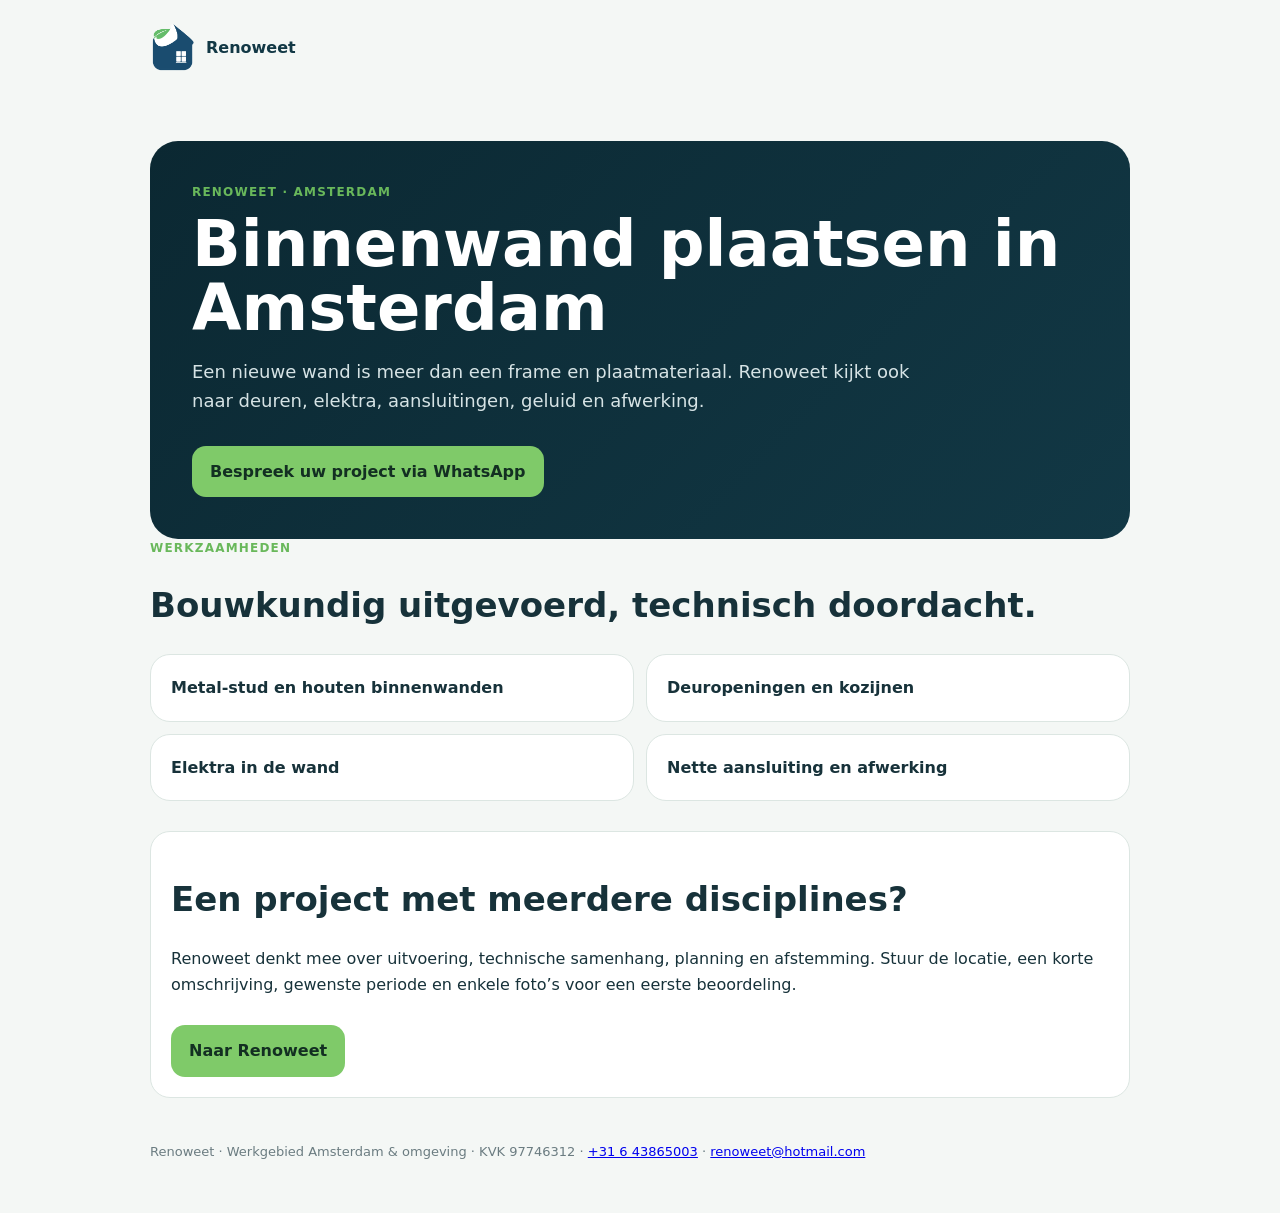
==== binnenwand-plaatsen-amsterdam/index.html @ 3795cb71 "Add Amsterdam SEO landing pages" ====
<!doctype html><html lang="nl"><head><meta charset="utf-8"><meta name="viewport" content="width=device-width,initial-scale=1"><title>Binnenwand plaatsen Amsterdam | Renoweet</title><meta name="description" content="Binnenwanden in Amsterdam: maatvoering, constructie, elektra en nette afwerking in samenhang."><meta name="robots" content="index,follow,max-image-preview:large"><link rel="canonical" href="https://www.renoweet.nl/binnenwand-plaatsen-amsterdam/"><link rel="icon" type="image/png" href="../renoweet-logo.png"><meta property="og:type" content="website"><meta property="og:title" content="Binnenwand plaatsen Amsterdam | Renoweet"><meta property="og:description" content="Binnenwanden in Amsterdam: maatvoering, constructie, elektra en nette afwerking in samenhang."><meta property="og:url" content="https://www.renoweet.nl/binnenwand-plaatsen-amsterdam/"><meta property="og:image" content="https://www.renoweet.nl/renoweet-logo.png"><style>body{margin:0;font-family:Inter,system-ui,-apple-system,Segoe UI,Roboto,Arial,sans-serif;color:#17323a;background:#f4f7f5;line-height:1.6}header,main,footer{max-width:980px;margin:auto;padding:22px}.brand{display:flex;align-items:center;gap:10px;text-decoration:none;font-weight:900;color:#123845}.brand img{width:46px}.hero{background:linear-gradient(135deg,#0b2832,#123845);color:white;border-radius:28px;padding:42px;margin-top:24px}.hero h1{font-size:clamp(38px,7vw,64px);line-height:1;margin:10px 0}.hero p{max-width:720px;color:#d6e3e5;font-size:18px}.btn{display:inline-block;background:#7fca69;color:#132f22;text-decoration:none;padding:13px 18px;border-radius:14px;font-weight:900;margin-top:12px}.grid{display:grid;gap:12px;margin:30px 0}.card{background:white;border:1px solid #dce6e2;border-radius:20px;padding:20px}.eyebrow{font-size:12px;font-weight:900;letter-spacing:.1em;text-transform:uppercase;color:#69b85b}h2{font-size:34px;line-height:1.1}footer{color:#6b7c81;font-size:13px;padding-bottom:50px}@media(min-width:760px){.grid{grid-template-columns:repeat(2,1fr)}}</style><script type="application/ld+json">{"@context":"https://schema.org","@type":"Service","name":"Binnenwand plaatsen in Amsterdam","provider":{"@id":"https://www.renoweet.nl/#business"},"areaServed":{"@type":"City","name":"Amsterdam"},"url":"https://www.renoweet.nl/binnenwand-plaatsen-amsterdam/","description":"Binnenwanden in Amsterdam: maatvoering, constructie, elektra en nette afwerking in samenhang."}</script></head><body><header><a class="brand" href="../"><img src="../renoweet-logo.png" alt="Renoweet logo">Renoweet</a></header><main><section class="hero"><div class="eyebrow">Renoweet · Amsterdam</div><h1>Binnenwand plaatsen in Amsterdam</h1><p>Een nieuwe wand is meer dan een frame en plaatmateriaal. Renoweet kijkt ook naar deuren, elektra, aansluitingen, geluid en afwerking.</p><a class="btn" href="https://wa.me/31643865003?text=Hallo%20Renoweet%2C%20ik%20wil%20graag%20een%20project%20bespreken.%20Locatie%3A%20%5Bplaats%5D%20Werkzaamheden%3A%20%5Bkort%20beschrijven%5D%20Gewenste%20periode%3A%20%5Bperiode%5D">Bespreek uw project via WhatsApp</a></section><section><div class="eyebrow">Werkzaamheden</div><h2>Bouwkundig uitgevoerd, technisch doordacht.</h2><div class="grid"><div class="card"><strong>Metal-stud en houten binnenwanden</strong></div><div class="card"><strong>Deuropeningen en kozijnen</strong></div><div class="card"><strong>Elektra in de wand</strong></div><div class="card"><strong>Nette aansluiting en afwerking</strong></div></div><div class="card"><h2>Een project met meerdere disciplines?</h2><p>Renoweet denkt mee over uitvoering, technische samenhang, planning en afstemming. Stuur de locatie, een korte omschrijving, gewenste periode en enkele foto’s voor een eerste beoordeling.</p><a class="btn" href="../#contact">Naar Renoweet</a></div></section></main><footer>Renoweet · Werkgebied Amsterdam & omgeving · KVK 97746312 · <a href="tel:+31643865003">+31 6 43865003</a> · <a href="mailto:renoweet@hotmail.com">renoweet@hotmail.com</a></footer></body></html>
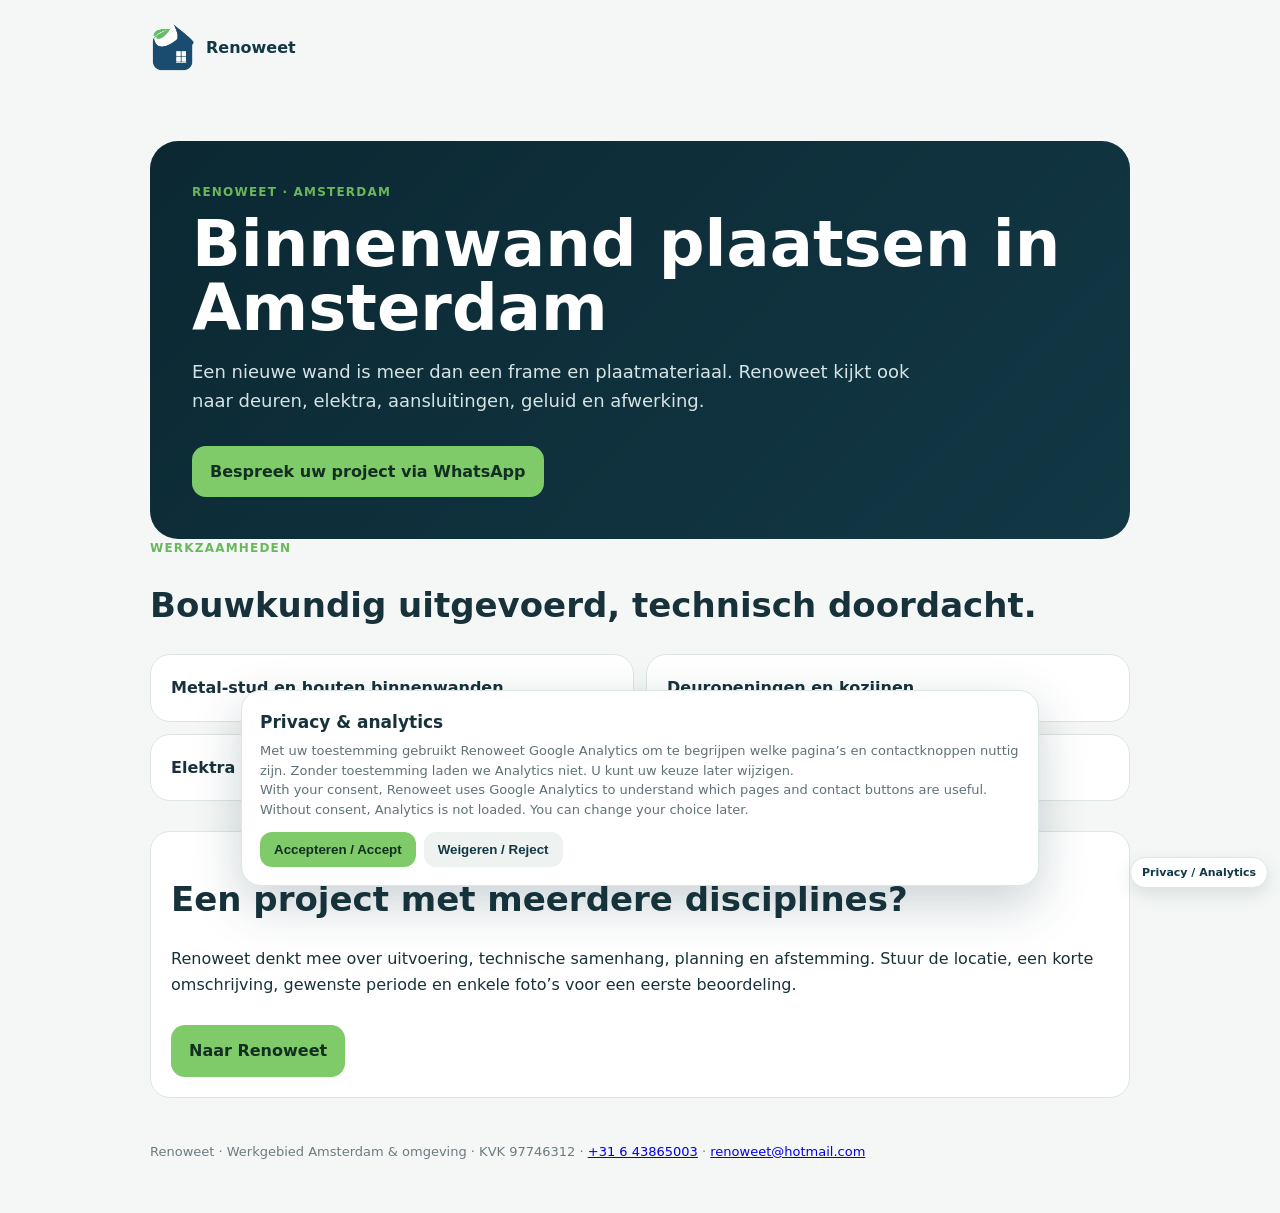
==== commit ccc37136: "analytics added" ====
--- a/binnenwand-plaatsen-amsterdam/index.html
+++ b/binnenwand-plaatsen-amsterdam/index.html
@@ -1 +1,35 @@
-<!doctype html><html lang="nl"><head><meta charset="utf-8"><meta name="viewport" content="width=device-width,initial-scale=1"><title>Binnenwand plaatsen Amsterdam | Renoweet</title><meta name="description" content="Binnenwanden in Amsterdam: maatvoering, constructie, elektra en nette afwerking in samenhang."><meta name="robots" content="index,follow,max-image-preview:large"><link rel="canonical" href="https://www.renoweet.nl/binnenwand-plaatsen-amsterdam/"><link rel="icon" type="image/png" href="../renoweet-logo.png"><meta property="og:type" content="website"><meta property="og:title" content="Binnenwand plaatsen Amsterdam | Renoweet"><meta property="og:description" content="Binnenwanden in Amsterdam: maatvoering, constructie, elektra en nette afwerking in samenhang."><meta property="og:url" content="https://www.renoweet.nl/binnenwand-plaatsen-amsterdam/"><meta property="og:image" content="https://www.renoweet.nl/renoweet-logo.png"><style>body{margin:0;font-family:Inter,system-ui,-apple-system,Segoe UI,Roboto,Arial,sans-serif;color:#17323a;background:#f4f7f5;line-height:1.6}header,main,footer{max-width:980px;margin:auto;padding:22px}.brand{display:flex;align-items:center;gap:10px;text-decoration:none;font-weight:900;color:#123845}.brand img{width:46px}.hero{background:linear-gradient(135deg,#0b2832,#123845);color:white;border-radius:28px;padding:42px;margin-top:24px}.hero h1{font-size:clamp(38px,7vw,64px);line-height:1;margin:10px 0}.hero p{max-width:720px;color:#d6e3e5;font-size:18px}.btn{display:inline-block;background:#7fca69;color:#132f22;text-decoration:none;padding:13px 18px;border-radius:14px;font-weight:900;margin-top:12px}.grid{display:grid;gap:12px;margin:30px 0}.card{background:white;border:1px solid #dce6e2;border-radius:20px;padding:20px}.eyebrow{font-size:12px;font-weight:900;letter-spacing:.1em;text-transform:uppercase;color:#69b85b}h2{font-size:34px;line-height:1.1}footer{color:#6b7c81;font-size:13px;padding-bottom:50px}@media(min-width:760px){.grid{grid-template-columns:repeat(2,1fr)}}</style><script type="application/ld+json">{"@context":"https://schema.org","@type":"Service","name":"Binnenwand plaatsen in Amsterdam","provider":{"@id":"https://www.renoweet.nl/#business"},"areaServed":{"@type":"City","name":"Amsterdam"},"url":"https://www.renoweet.nl/binnenwand-plaatsen-amsterdam/","description":"Binnenwanden in Amsterdam: maatvoering, constructie, elektra en nette afwerking in samenhang."}</script></head><body><header><a class="brand" href="../"><img src="../renoweet-logo.png" alt="Renoweet logo">Renoweet</a></header><main><section class="hero"><div class="eyebrow">Renoweet · Amsterdam</div><h1>Binnenwand plaatsen in Amsterdam</h1><p>Een nieuwe wand is meer dan een frame en plaatmateriaal. Renoweet kijkt ook naar deuren, elektra, aansluitingen, geluid en afwerking.</p><a class="btn" href="https://wa.me/31643865003?text=Hallo%20Renoweet%2C%20ik%20wil%20graag%20een%20project%20bespreken.%20Locatie%3A%20%5Bplaats%5D%20Werkzaamheden%3A%20%5Bkort%20beschrijven%5D%20Gewenste%20periode%3A%20%5Bperiode%5D">Bespreek uw project via WhatsApp</a></section><section><div class="eyebrow">Werkzaamheden</div><h2>Bouwkundig uitgevoerd, technisch doordacht.</h2><div class="grid"><div class="card"><strong>Metal-stud en houten binnenwanden</strong></div><div class="card"><strong>Deuropeningen en kozijnen</strong></div><div class="card"><strong>Elektra in de wand</strong></div><div class="card"><strong>Nette aansluiting en afwerking</strong></div></div><div class="card"><h2>Een project met meerdere disciplines?</h2><p>Renoweet denkt mee over uitvoering, technische samenhang, planning en afstemming. Stuur de locatie, een korte omschrijving, gewenste periode en enkele foto’s voor een eerste beoordeling.</p><a class="btn" href="../#contact">Naar Renoweet</a></div></section></main><footer>Renoweet · Werkgebied Amsterdam & omgeving · KVK 97746312 · <a href="tel:+31643865003">+31 6 43865003</a> · <a href="mailto:renoweet@hotmail.com">renoweet@hotmail.com</a></footer></body></html>+<!doctype html><html lang="nl"><head><meta charset="utf-8"><meta name="viewport" content="width=device-width,initial-scale=1"><title>Binnenwand plaatsen Amsterdam | Renoweet</title><meta name="description" content="Binnenwanden in Amsterdam: maatvoering, constructie, elektra en nette afwerking in samenhang."><meta name="robots" content="index,follow,max-image-preview:large"><link rel="canonical" href="https://www.renoweet.nl/binnenwand-plaatsen-amsterdam/"><link rel="icon" type="image/png" href="../renoweet-logo.png"><meta property="og:type" content="website"><meta property="og:title" content="Binnenwand plaatsen Amsterdam | Renoweet"><meta property="og:description" content="Binnenwanden in Amsterdam: maatvoering, constructie, elektra en nette afwerking in samenhang."><meta property="og:url" content="https://www.renoweet.nl/binnenwand-plaatsen-amsterdam/"><meta property="og:image" content="https://www.renoweet.nl/renoweet-logo.png"><style>body{margin:0;font-family:Inter,system-ui,-apple-system,Segoe UI,Roboto,Arial,sans-serif;color:#17323a;background:#f4f7f5;line-height:1.6}header,main,footer{max-width:980px;margin:auto;padding:22px}.brand{display:flex;align-items:center;gap:10px;text-decoration:none;font-weight:900;color:#123845}.brand img{width:46px}.hero{background:linear-gradient(135deg,#0b2832,#123845);color:white;border-radius:28px;padding:42px;margin-top:24px}.hero h1{font-size:clamp(38px,7vw,64px);line-height:1;margin:10px 0}.hero p{max-width:720px;color:#d6e3e5;font-size:18px}.btn{display:inline-block;background:#7fca69;color:#132f22;text-decoration:none;padding:13px 18px;border-radius:14px;font-weight:900;margin-top:12px}.grid{display:grid;gap:12px;margin:30px 0}.card{background:white;border:1px solid #dce6e2;border-radius:20px;padding:20px}.eyebrow{font-size:12px;font-weight:900;letter-spacing:.1em;text-transform:uppercase;color:#69b85b}h2{font-size:34px;line-height:1.1}footer{color:#6b7c81;font-size:13px;padding-bottom:50px}@media(min-width:760px){.grid{grid-template-columns:repeat(2,1fr)}}</style><script type="application/ld+json">{"@context":"https://schema.org","@type":"Service","name":"Binnenwand plaatsen in Amsterdam","provider":{"@id":"https://www.renoweet.nl/#business"},"areaServed":{"@type":"City","name":"Amsterdam"},"url":"https://www.renoweet.nl/binnenwand-plaatsen-amsterdam/","description":"Binnenwanden in Amsterdam: maatvoering, constructie, elektra en nette afwerking in samenhang."}</script><style id="renoweet-consent-style">
+.rw-consent{position:fixed;z-index:9999;left:14px;right:14px;bottom:14px;max-width:760px;margin:auto;background:#fff;border:1px solid #dce6e2;border-radius:20px;box-shadow:0 18px 50px rgba(18,56,69,.22);padding:18px;color:#17323a;font-family:Inter,system-ui,-apple-system,"Segoe UI",Roboto,Arial,sans-serif}.rw-consent[hidden]{display:none}.rw-consent b{display:block;font-size:17px;margin-bottom:5px}.rw-consent p{margin:0 0 13px;color:#5f7278;font-size:13px;line-height:1.5}.rw-consent-actions{display:flex;flex-wrap:wrap;gap:8px}.rw-consent button{border:0;border-radius:12px;padding:10px 14px;font-weight:850;cursor:pointer}.rw-consent .accept{background:#7fca69;color:#132f22}.rw-consent .reject{background:#eef3f1;color:#123845}.rw-privacy-settings{position:fixed;z-index:9998;right:12px;bottom:12px;border:1px solid #dce6e2;background:#fff;color:#123845;border-radius:999px;padding:8px 11px;font:800 11px/1.2 Inter,system-ui,sans-serif;box-shadow:0 6px 18px rgba(18,56,69,.12);cursor:pointer}@media(max-width:799px){.rw-privacy-settings{bottom:78px}.rw-consent{bottom:82px}}
+</style></head><body><header><a class="brand" href="../"><img src="../renoweet-logo.png" alt="Renoweet logo">Renoweet</a></header><main><section class="hero"><div class="eyebrow">Renoweet · Amsterdam</div><h1>Binnenwand plaatsen in Amsterdam</h1><p>Een nieuwe wand is meer dan een frame en plaatmateriaal. Renoweet kijkt ook naar deuren, elektra, aansluitingen, geluid en afwerking.</p><a class="btn" href="https://wa.me/31643865003?text=Hallo%20Renoweet%2C%20ik%20wil%20graag%20een%20project%20bespreken.%20Locatie%3A%20%5Bplaats%5D%20Werkzaamheden%3A%20%5Bkort%20beschrijven%5D%20Gewenste%20periode%3A%20%5Bperiode%5D">Bespreek uw project via WhatsApp</a></section><section><div class="eyebrow">Werkzaamheden</div><h2>Bouwkundig uitgevoerd, technisch doordacht.</h2><div class="grid"><div class="card"><strong>Metal-stud en houten binnenwanden</strong></div><div class="card"><strong>Deuropeningen en kozijnen</strong></div><div class="card"><strong>Elektra in de wand</strong></div><div class="card"><strong>Nette aansluiting en afwerking</strong></div></div><div class="card"><h2>Een project met meerdere disciplines?</h2><p>Renoweet denkt mee over uitvoering, technische samenhang, planning en afstemming. Stuur de locatie, een korte omschrijving, gewenste periode en enkele foto’s voor een eerste beoordeling.</p><a class="btn" href="../#contact">Naar Renoweet</a></div></section></main><footer>Renoweet · Werkgebied Amsterdam & omgeving · KVK 97746312 · <a href="tel:+31643865003">+31 6 43865003</a> · <a href="mailto:renoweet@hotmail.com">renoweet@hotmail.com</a></footer><div class="rw-consent" id="rwConsent" hidden role="dialog" aria-modal="true" aria-labelledby="rwConsentTitle"><b id="rwConsentTitle">Privacy & analytics</b><p><span lang="nl">Met uw toestemming gebruikt Renoweet Google Analytics om te begrijpen welke pagina’s en contactknoppen nuttig zijn. Zonder toestemming laden we Analytics niet. U kunt uw keuze later wijzigen.</span><br><span lang="en">With your consent, Renoweet uses Google Analytics to understand which pages and contact buttons are useful. Without consent, Analytics is not loaded. You can change your choice later.</span></p><div class="rw-consent-actions"><button class="accept" type="button" id="rwConsentAccept">Accepteren / Accept</button><button class="reject" type="button" id="rwConsentReject">Weigeren / Reject</button></div></div><button class="rw-privacy-settings" id="rwPrivacySettings" type="button">Privacy / Analytics</button><script id="renoweet-analytics">
+(function(){
+  const GA_ID='G-KN41KJHH2T', KEY='renoweet_analytics_consent_v1';
+  let analyticsLoaded=false;
+  function loadAnalytics(){
+    if(analyticsLoaded) return; analyticsLoaded=true;
+    window.dataLayer=window.dataLayer||[];
+    window.gtag=window.gtag||function(){dataLayer.push(arguments)};
+    gtag('js',new Date()); gtag('config',GA_ID,{anonymize_ip:true});
+    const s=document.createElement('script'); s.async=true; s.src='https://www.googletagmanager.com/gtag/js?id='+encodeURIComponent(GA_ID); document.head.appendChild(s);
+  }
+  function choice(v){localStorage.setItem(KEY,v); document.getElementById('rwConsent').hidden=true; if(v==='granted') loadAnalytics();}
+  function openConsent(){document.getElementById('rwConsent').hidden=false;}
+  document.addEventListener('DOMContentLoaded',function(){
+    const saved=localStorage.getItem(KEY); if(saved==='granted') loadAnalytics(); else if(saved!=='denied') openConsent();
+    document.getElementById('rwConsentAccept').addEventListener('click',()=>choice('granted'));
+    document.getElementById('rwConsentReject').addEventListener('click',()=>choice('denied'));
+    document.getElementById('rwPrivacySettings').addEventListener('click',openConsent);
+    document.addEventListener('click',function(e){
+      const a=e.target.closest('a'); if(!a || localStorage.getItem(KEY)!=='granted' || !window.gtag) return;
+      const href=a.getAttribute('href')||''; let event='',label='';
+      if(href.includes('wa.me/')){event='whatsapp_click';label='WhatsApp'}
+      else if(href.startsWith('tel:')){event='phone_click';label='Phone'}
+      else if(href.startsWith('mailto:')){event='email_click';label='Email'}
+      else if(href.includes('#contact') || href.includes('#actie') || href.includes('#intake')){event='contact_cta_click';label='Contact CTA'}
+      if(event) gtag('event',event,{link_url:a.href,link_text:(a.textContent||label).trim().slice(0,100),page_path:location.pathname});
+    },true);
+    document.addEventListener('click',function(e){
+      if(localStorage.getItem(KEY)!=='granted' || !window.gtag) return; const b=e.target.closest('.lang button,[data-set-lang]'); if(b) gtag('event','language_switch',{language:(b.id||b.dataset.setLang||b.textContent||'').trim().slice(0,20)});
+    },true);
+  });
+})();
+</script></body></html>
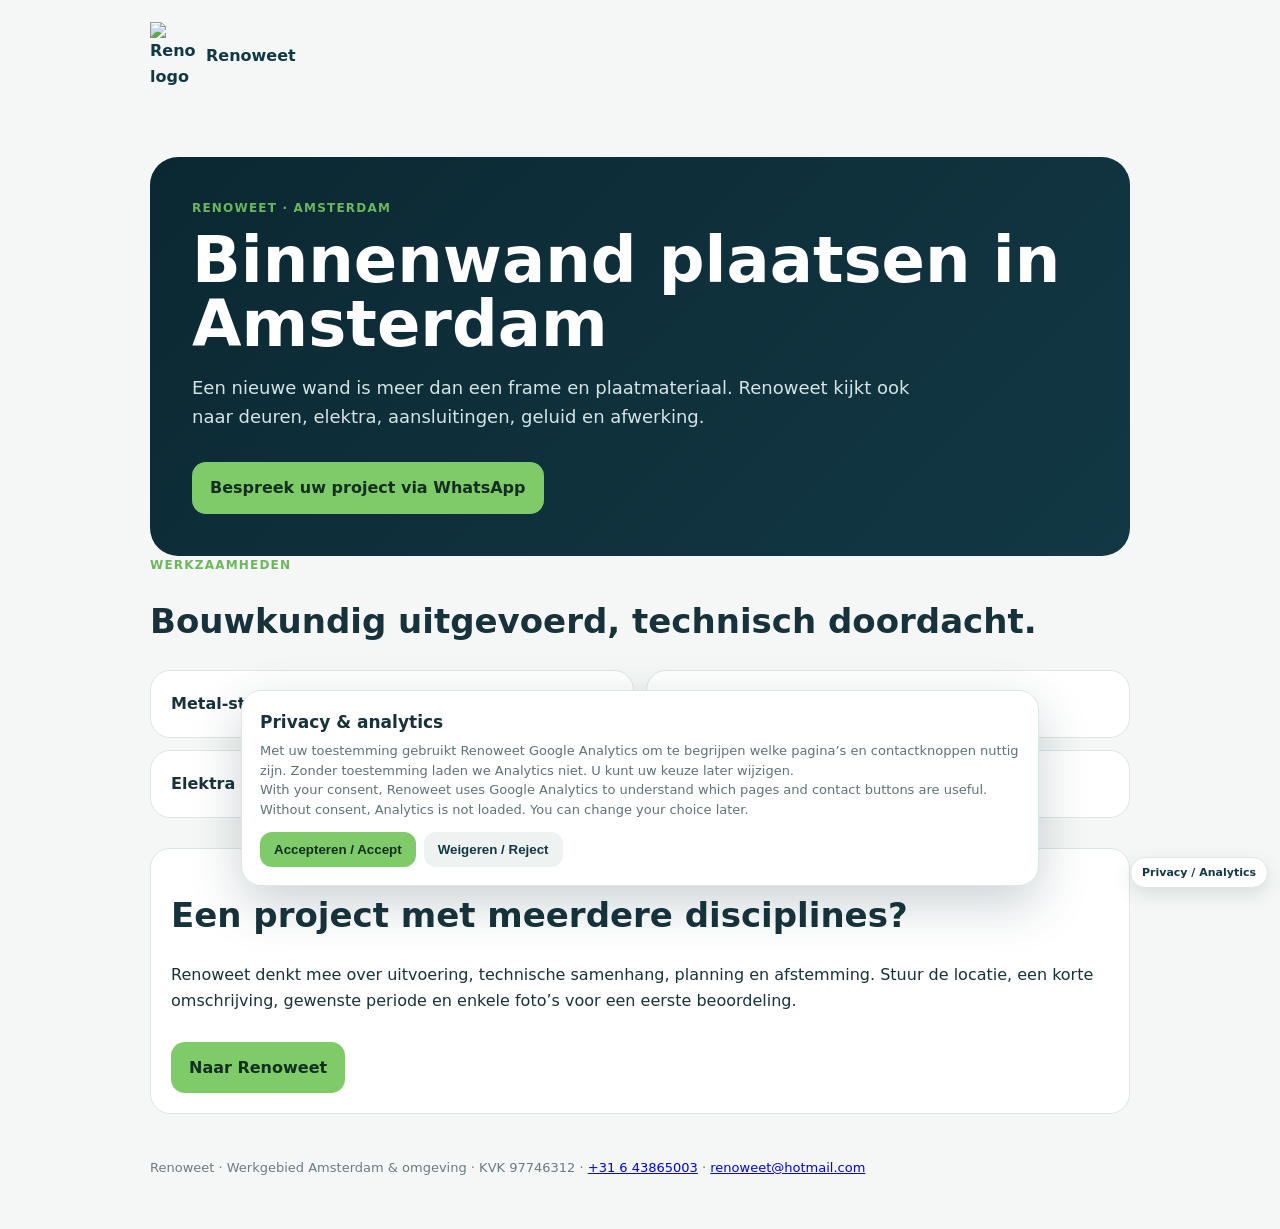
==== commit fc78d8af: "UI better" ====
--- a/binnenwand-plaatsen-amsterdam/index.html
+++ b/binnenwand-plaatsen-amsterdam/index.html
@@ -1,6 +1,6 @@
 <!doctype html><html lang="nl"><head><meta charset="utf-8"><meta name="viewport" content="width=device-width,initial-scale=1"><title>Binnenwand plaatsen Amsterdam | Renoweet</title><meta name="description" content="Binnenwanden in Amsterdam: maatvoering, constructie, elektra en nette afwerking in samenhang."><meta name="robots" content="index,follow,max-image-preview:large"><link rel="canonical" href="https://www.renoweet.nl/binnenwand-plaatsen-amsterdam/"><link rel="icon" type="image/png" href="../renoweet-logo.png"><meta property="og:type" content="website"><meta property="og:title" content="Binnenwand plaatsen Amsterdam | Renoweet"><meta property="og:description" content="Binnenwanden in Amsterdam: maatvoering, constructie, elektra en nette afwerking in samenhang."><meta property="og:url" content="https://www.renoweet.nl/binnenwand-plaatsen-amsterdam/"><meta property="og:image" content="https://www.renoweet.nl/renoweet-logo.png"><style>body{margin:0;font-family:Inter,system-ui,-apple-system,Segoe UI,Roboto,Arial,sans-serif;color:#17323a;background:#f4f7f5;line-height:1.6}header,main,footer{max-width:980px;margin:auto;padding:22px}.brand{display:flex;align-items:center;gap:10px;text-decoration:none;font-weight:900;color:#123845}.brand img{width:46px}.hero{background:linear-gradient(135deg,#0b2832,#123845);color:white;border-radius:28px;padding:42px;margin-top:24px}.hero h1{font-size:clamp(38px,7vw,64px);line-height:1;margin:10px 0}.hero p{max-width:720px;color:#d6e3e5;font-size:18px}.btn{display:inline-block;background:#7fca69;color:#132f22;text-decoration:none;padding:13px 18px;border-radius:14px;font-weight:900;margin-top:12px}.grid{display:grid;gap:12px;margin:30px 0}.card{background:white;border:1px solid #dce6e2;border-radius:20px;padding:20px}.eyebrow{font-size:12px;font-weight:900;letter-spacing:.1em;text-transform:uppercase;color:#69b85b}h2{font-size:34px;line-height:1.1}footer{color:#6b7c81;font-size:13px;padding-bottom:50px}@media(min-width:760px){.grid{grid-template-columns:repeat(2,1fr)}}</style><script type="application/ld+json">{"@context":"https://schema.org","@type":"Service","name":"Binnenwand plaatsen in Amsterdam","provider":{"@id":"https://www.renoweet.nl/#business"},"areaServed":{"@type":"City","name":"Amsterdam"},"url":"https://www.renoweet.nl/binnenwand-plaatsen-amsterdam/","description":"Binnenwanden in Amsterdam: maatvoering, constructie, elektra en nette afwerking in samenhang."}</script><style id="renoweet-consent-style">
 .rw-consent{position:fixed;z-index:9999;left:14px;right:14px;bottom:14px;max-width:760px;margin:auto;background:#fff;border:1px solid #dce6e2;border-radius:20px;box-shadow:0 18px 50px rgba(18,56,69,.22);padding:18px;color:#17323a;font-family:Inter,system-ui,-apple-system,"Segoe UI",Roboto,Arial,sans-serif}.rw-consent[hidden]{display:none}.rw-consent b{display:block;font-size:17px;margin-bottom:5px}.rw-consent p{margin:0 0 13px;color:#5f7278;font-size:13px;line-height:1.5}.rw-consent-actions{display:flex;flex-wrap:wrap;gap:8px}.rw-consent button{border:0;border-radius:12px;padding:10px 14px;font-weight:850;cursor:pointer}.rw-consent .accept{background:#7fca69;color:#132f22}.rw-consent .reject{background:#eef3f1;color:#123845}.rw-privacy-settings{position:fixed;z-index:9998;right:12px;bottom:12px;border:1px solid #dce6e2;background:#fff;color:#123845;border-radius:999px;padding:8px 11px;font:800 11px/1.2 Inter,system-ui,sans-serif;box-shadow:0 6px 18px rgba(18,56,69,.12);cursor:pointer}@media(max-width:799px){.rw-privacy-settings{bottom:78px}.rw-consent{bottom:82px}}
-</style></head><body><header><a class="brand" href="../"><img src="../renoweet-logo.png" alt="Renoweet logo">Renoweet</a></header><main><section class="hero"><div class="eyebrow">Renoweet · Amsterdam</div><h1>Binnenwand plaatsen in Amsterdam</h1><p>Een nieuwe wand is meer dan een frame en plaatmateriaal. Renoweet kijkt ook naar deuren, elektra, aansluitingen, geluid en afwerking.</p><a class="btn" href="https://wa.me/31643865003?text=Hallo%20Renoweet%2C%20ik%20wil%20graag%20een%20project%20bespreken.%20Locatie%3A%20%5Bplaats%5D%20Werkzaamheden%3A%20%5Bkort%20beschrijven%5D%20Gewenste%20periode%3A%20%5Bperiode%5D">Bespreek uw project via WhatsApp</a></section><section><div class="eyebrow">Werkzaamheden</div><h2>Bouwkundig uitgevoerd, technisch doordacht.</h2><div class="grid"><div class="card"><strong>Metal-stud en houten binnenwanden</strong></div><div class="card"><strong>Deuropeningen en kozijnen</strong></div><div class="card"><strong>Elektra in de wand</strong></div><div class="card"><strong>Nette aansluiting en afwerking</strong></div></div><div class="card"><h2>Een project met meerdere disciplines?</h2><p>Renoweet denkt mee over uitvoering, technische samenhang, planning en afstemming. Stuur de locatie, een korte omschrijving, gewenste periode en enkele foto’s voor een eerste beoordeling.</p><a class="btn" href="../#contact">Naar Renoweet</a></div></section></main><footer>Renoweet · Werkgebied Amsterdam & omgeving · KVK 97746312 · <a href="tel:+31643865003">+31 6 43865003</a> · <a href="mailto:renoweet@hotmail.com">renoweet@hotmail.com</a></footer><div class="rw-consent" id="rwConsent" hidden role="dialog" aria-modal="true" aria-labelledby="rwConsentTitle"><b id="rwConsentTitle">Privacy & analytics</b><p><span lang="nl">Met uw toestemming gebruikt Renoweet Google Analytics om te begrijpen welke pagina’s en contactknoppen nuttig zijn. Zonder toestemming laden we Analytics niet. U kunt uw keuze later wijzigen.</span><br><span lang="en">With your consent, Renoweet uses Google Analytics to understand which pages and contact buttons are useful. Without consent, Analytics is not loaded. You can change your choice later.</span></p><div class="rw-consent-actions"><button class="accept" type="button" id="rwConsentAccept">Accepteren / Accept</button><button class="reject" type="button" id="rwConsentReject">Weigeren / Reject</button></div></div><button class="rw-privacy-settings" id="rwPrivacySettings" type="button">Privacy / Analytics</button><script id="renoweet-analytics">
+</style><link href="../ui-enhancements.css" rel="stylesheet"></head><body><header><a class="brand" href="../"><img src="../renoweet-logo.png" alt="Renoweet logo">Renoweet</a></header><main><section class="hero"><div class="eyebrow">Renoweet · Amsterdam</div><h1>Binnenwand plaatsen in Amsterdam</h1><p>Een nieuwe wand is meer dan een frame en plaatmateriaal. Renoweet kijkt ook naar deuren, elektra, aansluitingen, geluid en afwerking.</p><a class="btn" href="https://wa.me/31643865003?text=Hallo%20Renoweet%2C%20ik%20wil%20graag%20een%20project%20bespreken.%20Locatie%3A%20%5Bplaats%5D%20Werkzaamheden%3A%20%5Bkort%20beschrijven%5D%20Gewenste%20periode%3A%20%5Bperiode%5D">Bespreek uw project via WhatsApp</a></section><section><div class="eyebrow">Werkzaamheden</div><h2>Bouwkundig uitgevoerd, technisch doordacht.</h2><div class="grid"><div class="card"><strong>Metal-stud en houten binnenwanden</strong></div><div class="card"><strong>Deuropeningen en kozijnen</strong></div><div class="card"><strong>Elektra in de wand</strong></div><div class="card"><strong>Nette aansluiting en afwerking</strong></div></div><div class="card"><h2>Een project met meerdere disciplines?</h2><p>Renoweet denkt mee over uitvoering, technische samenhang, planning en afstemming. Stuur de locatie, een korte omschrijving, gewenste periode en enkele foto’s voor een eerste beoordeling.</p><a class="btn" href="../#start-project">Naar Renoweet</a></div></section></main><footer>Renoweet · Werkgebied Amsterdam & omgeving · KVK 97746312 · <a href="tel:+31643865003">+31 6 43865003</a> · <a href="mailto:renoweet@hotmail.com">renoweet@hotmail.com</a></footer><div class="rw-consent" id="rwConsent" hidden role="dialog" aria-modal="true" aria-labelledby="rwConsentTitle"><b id="rwConsentTitle">Privacy & analytics</b><p><span lang="nl">Met uw toestemming gebruikt Renoweet Google Analytics om te begrijpen welke pagina’s en contactknoppen nuttig zijn. Zonder toestemming laden we Analytics niet. U kunt uw keuze later wijzigen.</span><br><span lang="en">With your consent, Renoweet uses Google Analytics to understand which pages and contact buttons are useful. Without consent, Analytics is not loaded. You can change your choice later.</span></p><div class="rw-consent-actions"><button class="accept" type="button" id="rwConsentAccept">Accepteren / Accept</button><button class="reject" type="button" id="rwConsentReject">Weigeren / Reject</button></div></div><button class="rw-privacy-settings" id="rwPrivacySettings" type="button">Privacy / Analytics</button><script id="renoweet-analytics">
 (function(){
   const GA_ID='G-KN41KJHH2T', KEY='renoweet_analytics_consent_v1';
   let analyticsLoaded=false;
